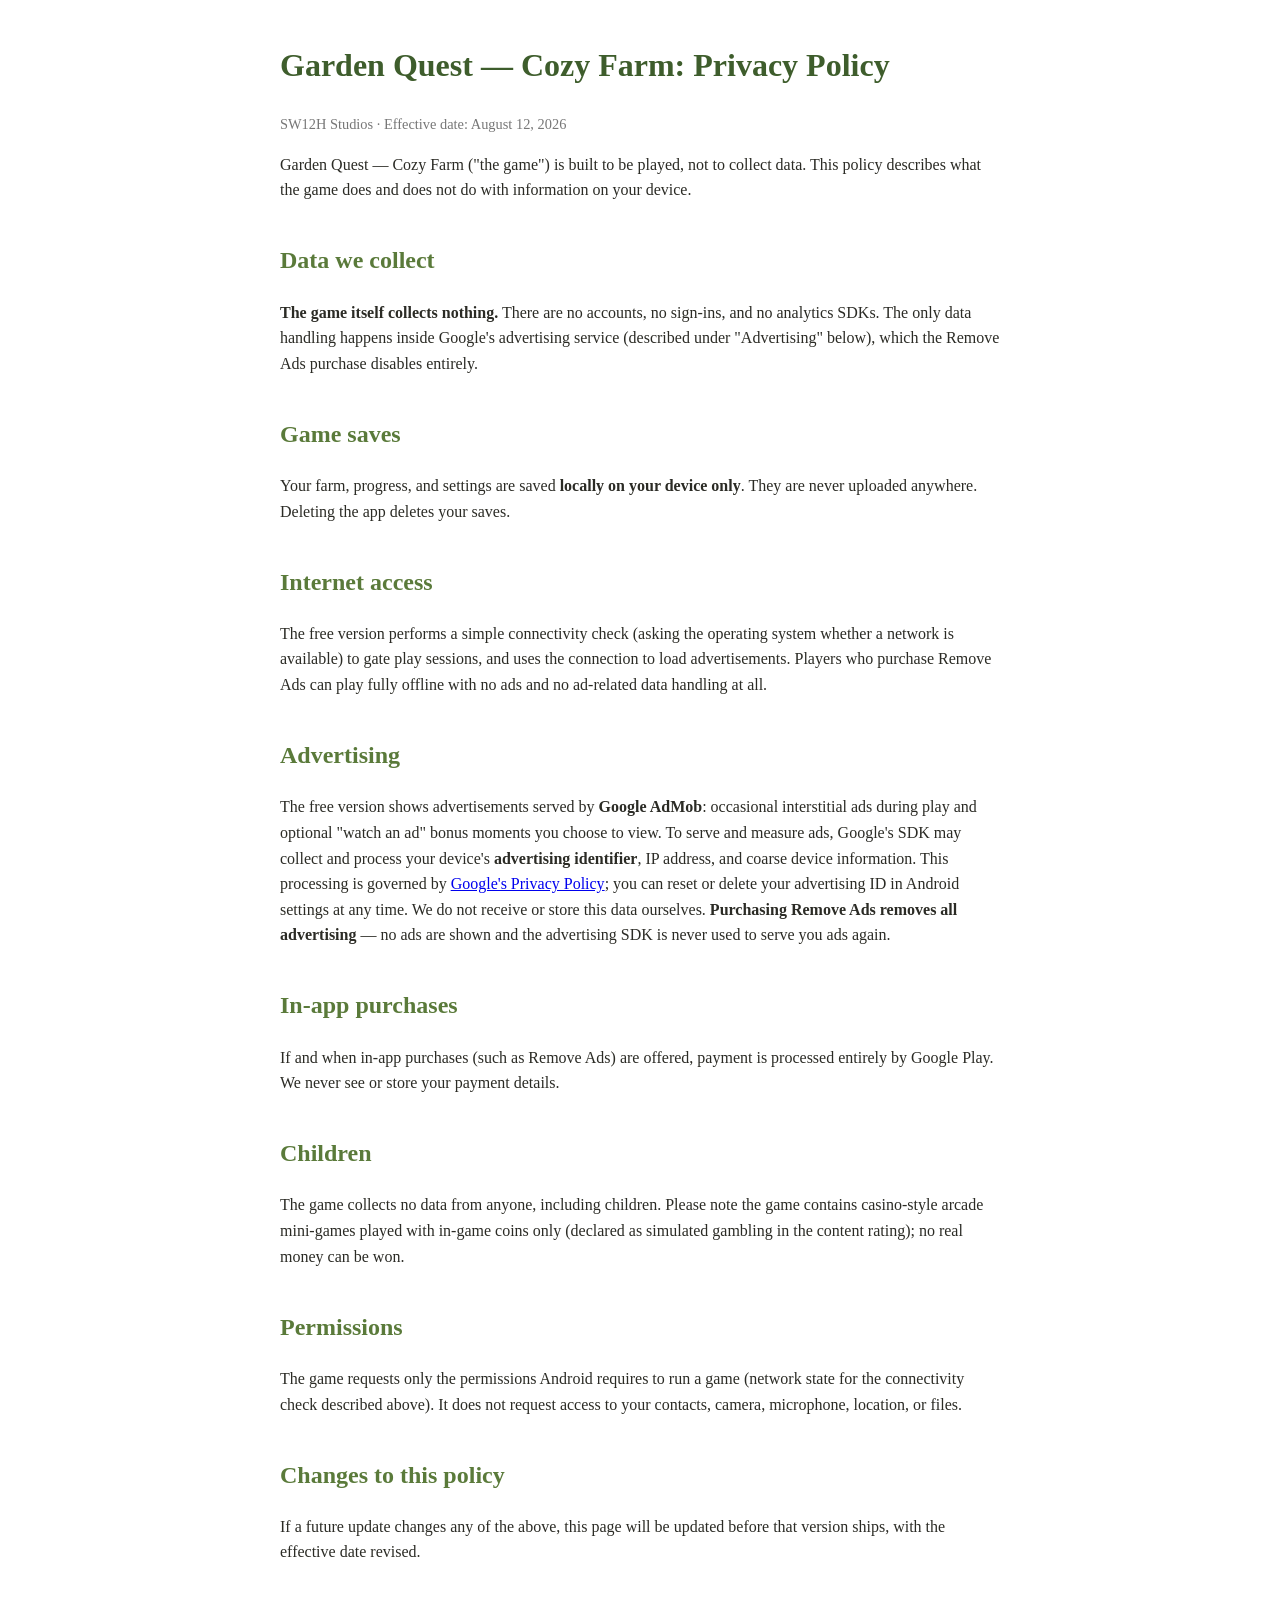
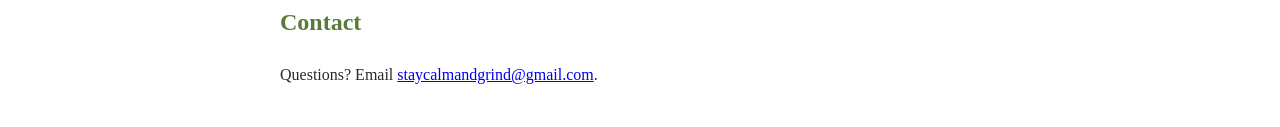
==== privacy.html @ a2385068 "Add privacy policy page for Garden Quest" ====
<!DOCTYPE html>
<html lang="en">
<head>
<meta charset="utf-8">
<meta name="viewport" content="width=device-width, initial-scale=1">
<title>Garden Quest — Privacy Policy</title>
<style>
  body { font-family: Georgia, serif; max-width: 720px; margin: 40px auto; padding: 0 20px; color: #2b2b25; line-height: 1.6; }
  h1 { color: #3e5d2c; } h2 { color: #5a7a3a; margin-top: 1.6em; }
  .meta { color: #777; font-size: 0.9em; }
</style>
</head>
<body>
<h1>Garden Quest — Cozy Farm: Privacy Policy</h1>
<p class="meta">SW12H Studios · Effective date: August 12, 2026</p>

<p>Garden Quest — Cozy Farm ("the game") is built to be played, not to collect data. This
policy describes what the game does and does not do with information on your device.</p>

<h2>Data we collect</h2>
<p><strong>The game itself collects nothing.</strong> There are no accounts, no sign-ins,
and no analytics SDKs. The only data handling happens inside Google's advertising service
(described under "Advertising" below), which the Remove Ads purchase disables entirely.</p>

<h2>Game saves</h2>
<p>Your farm, progress, and settings are saved <strong>locally on your device only</strong>.
They are never uploaded anywhere. Deleting the app deletes your saves.</p>

<h2>Internet access</h2>
<p>The free version performs a simple connectivity check (asking the operating system whether
a network is available) to gate play sessions, and uses the connection to load advertisements.
Players who purchase Remove Ads can play fully offline with no ads and no ad-related data
handling at all.</p>

<h2>Advertising</h2>
<p>The free version shows advertisements served by <strong>Google AdMob</strong>: occasional
interstitial ads during play and optional "watch an ad" bonus moments you choose to view.
To serve and measure ads, Google's SDK may collect and process your device's
<strong>advertising identifier</strong>, IP address, and coarse device information. This
processing is governed by
<a href="https://policies.google.com/privacy">Google's Privacy Policy</a>; you can reset or
delete your advertising ID in Android settings at any time. We do not receive or store this
data ourselves. <strong>Purchasing Remove Ads removes all advertising</strong> — no ads are
shown and the advertising SDK is never used to serve you ads again.</p>

<h2>In-app purchases</h2>
<p>If and when in-app purchases (such as Remove Ads) are offered, payment is processed
entirely by Google Play. We never see or store your payment details.</p>

<h2>Children</h2>
<p>The game collects no data from anyone, including children. Please note the game contains
casino-style arcade mini-games played with in-game coins only (declared as simulated gambling
in the content rating); no real money can be won.</p>

<h2>Permissions</h2>
<p>The game requests only the permissions Android requires to run a game (network state for
the connectivity check described above). It does not request access to your contacts, camera,
microphone, location, or files.</p>

<h2>Changes to this policy</h2>
<p>If a future update changes any of the above, this page will be updated before that
version ships, with the effective date revised.</p>

<h2>Contact</h2>
<p>Questions? Email <a href="mailto:staycalmandgrind@gmail.com">staycalmandgrind@gmail.com</a>.</p>
</body>
</html>
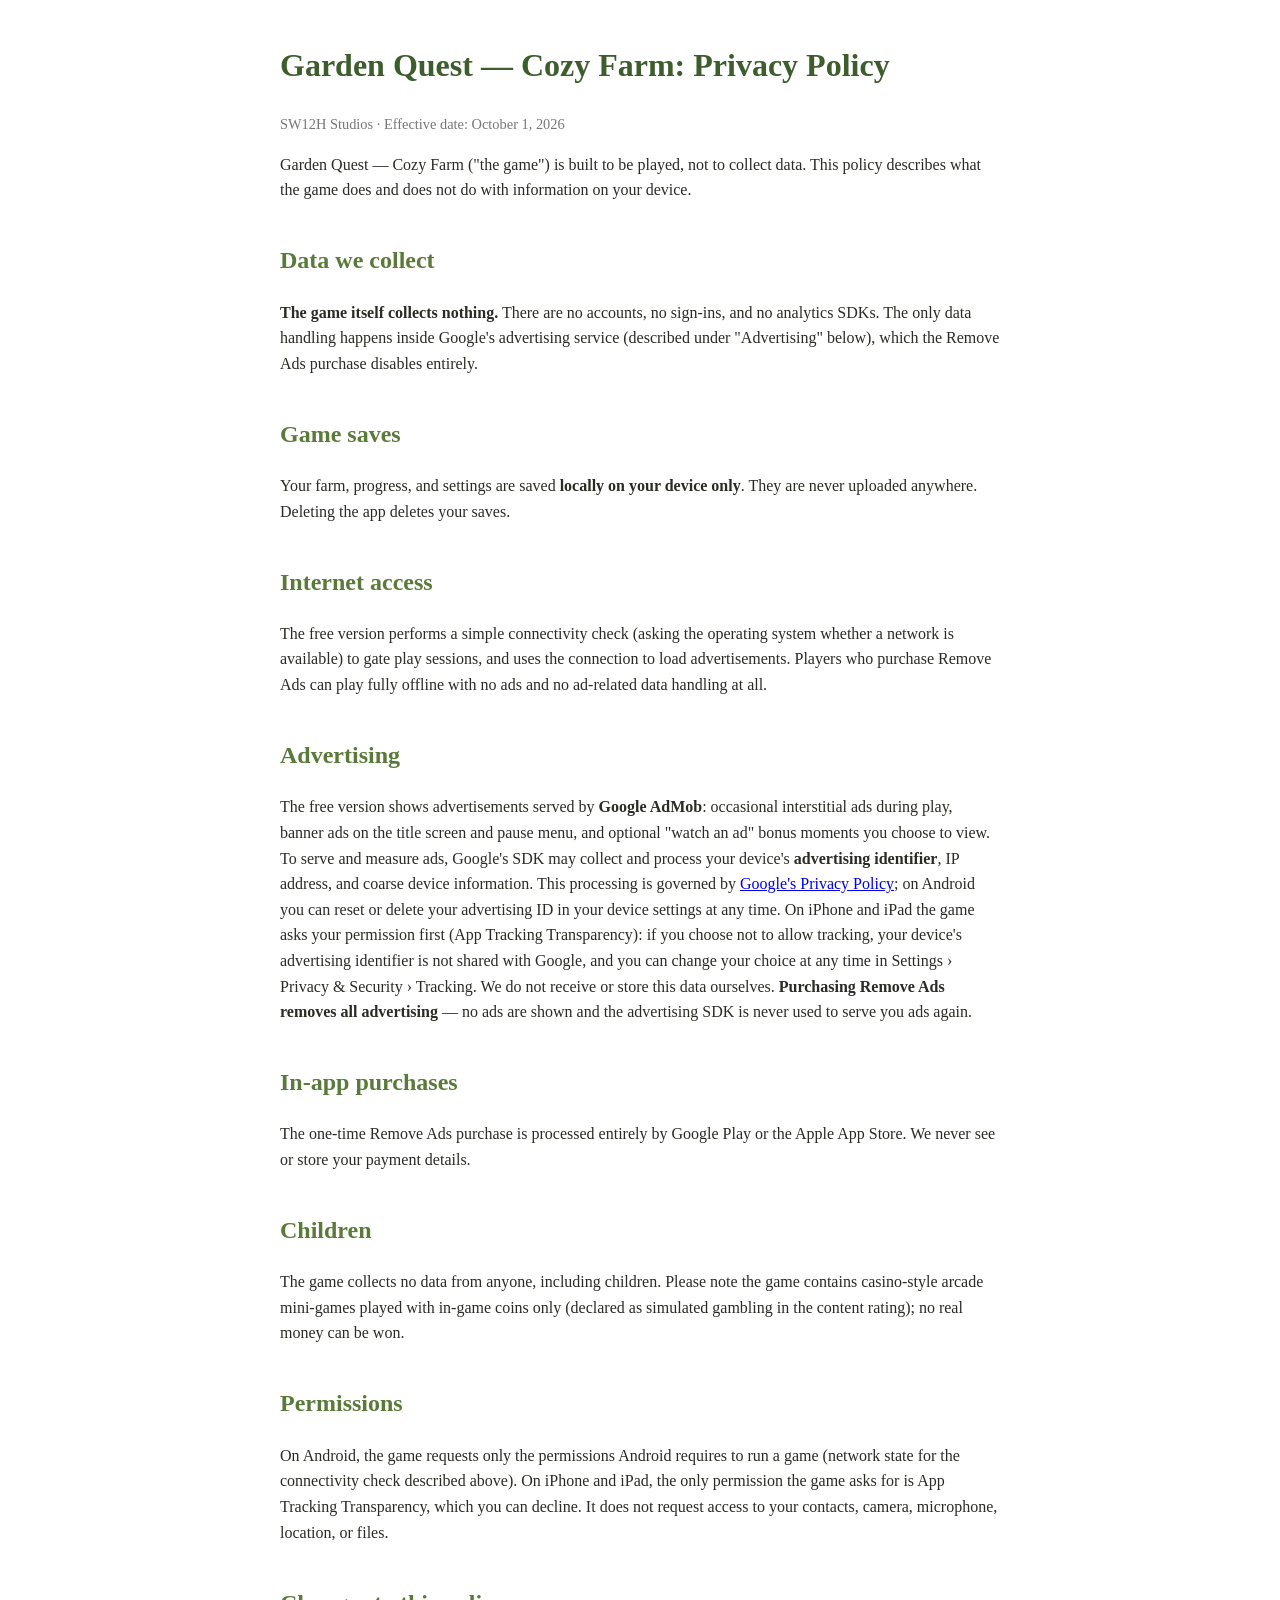
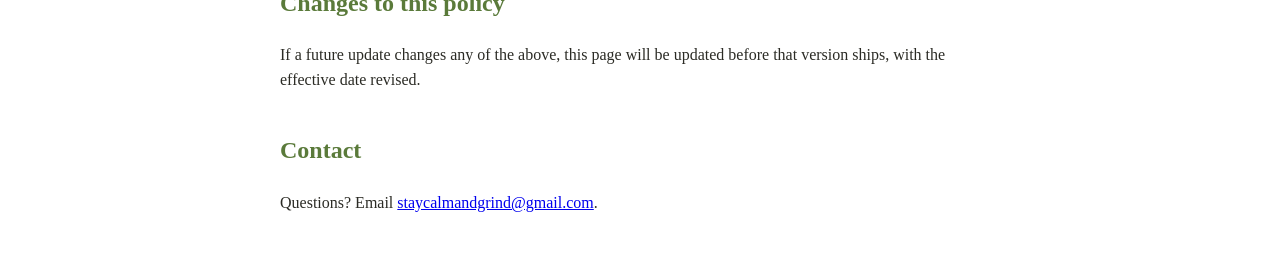
==== commit 7207d9a5: "Privacy policy: add iPhone/iPad (App Tracking Transparency, App Store payments) and title/pause bann" ====
--- a/privacy.html
+++ b/privacy.html
@@ -12,7 +12,7 @@
 </head>
 <body>
 <h1>Garden Quest — Cozy Farm: Privacy Policy</h1>
-<p class="meta">SW12H Studios · Effective date: August 12, 2026</p>
+<p class="meta">SW12H Studios · Effective date: October 1, 2026</p>
 
 <p>Garden Quest — Cozy Farm ("the game") is built to be played, not to collect data. This
 policy describes what the game does and does not do with information on your device.</p>
@@ -34,18 +34,21 @@
 
 <h2>Advertising</h2>
 <p>The free version shows advertisements served by <strong>Google AdMob</strong>: occasional
-interstitial ads during play and optional "watch an ad" bonus moments you choose to view.
+interstitial ads during play, banner ads on the title screen and pause menu, and optional "watch an ad" bonus moments you choose to view.
 To serve and measure ads, Google's SDK may collect and process your device's
 <strong>advertising identifier</strong>, IP address, and coarse device information. This
 processing is governed by
-<a href="https://policies.google.com/privacy">Google's Privacy Policy</a>; you can reset or
-delete your advertising ID in Android settings at any time. We do not receive or store this
+<a href="https://policies.google.com/privacy">Google's Privacy Policy</a>; on Android you can reset or
+delete your advertising ID in your device settings at any time. On iPhone and iPad the game asks
+your permission first (App Tracking Transparency): if you choose not to allow tracking, your device's
+advertising identifier is not shared with Google, and you can change your choice at any time in
+Settings &rsaquo; Privacy &amp; Security &rsaquo; Tracking. We do not receive or store this
 data ourselves. <strong>Purchasing Remove Ads removes all advertising</strong> — no ads are
 shown and the advertising SDK is never used to serve you ads again.</p>
 
 <h2>In-app purchases</h2>
-<p>If and when in-app purchases (such as Remove Ads) are offered, payment is processed
-entirely by Google Play. We never see or store your payment details.</p>
+<p>The one-time Remove Ads purchase is processed entirely by Google Play or the Apple
+App Store. We never see or store your payment details.</p>
 
 <h2>Children</h2>
 <p>The game collects no data from anyone, including children. Please note the game contains
@@ -53,8 +56,9 @@
 in the content rating); no real money can be won.</p>
 
 <h2>Permissions</h2>
-<p>The game requests only the permissions Android requires to run a game (network state for
-the connectivity check described above). It does not request access to your contacts, camera,
+<p>On Android, the game requests only the permissions Android requires to run a game (network state
+for the connectivity check described above). On iPhone and iPad, the only permission the game asks
+for is App Tracking Transparency, which you can decline. It does not request access to your contacts, camera,
 microphone, location, or files.</p>
 
 <h2>Changes to this policy</h2>
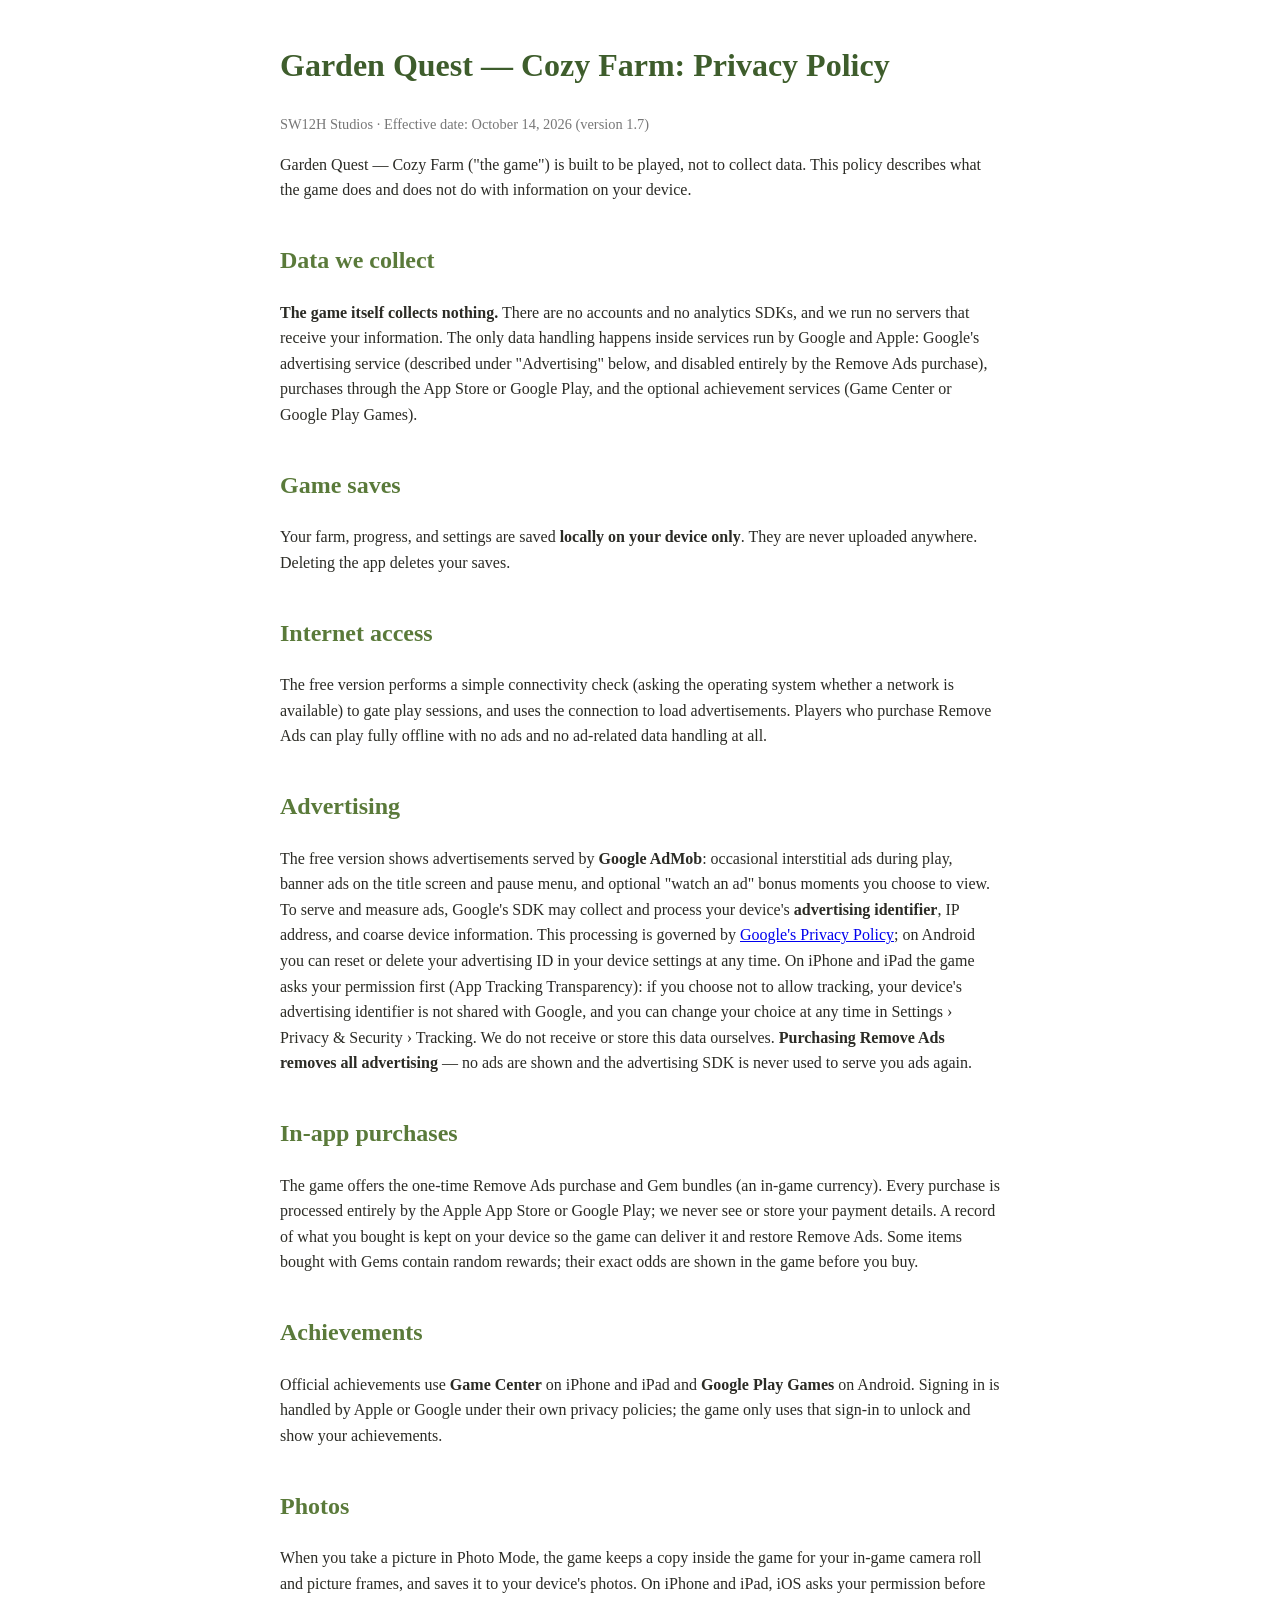
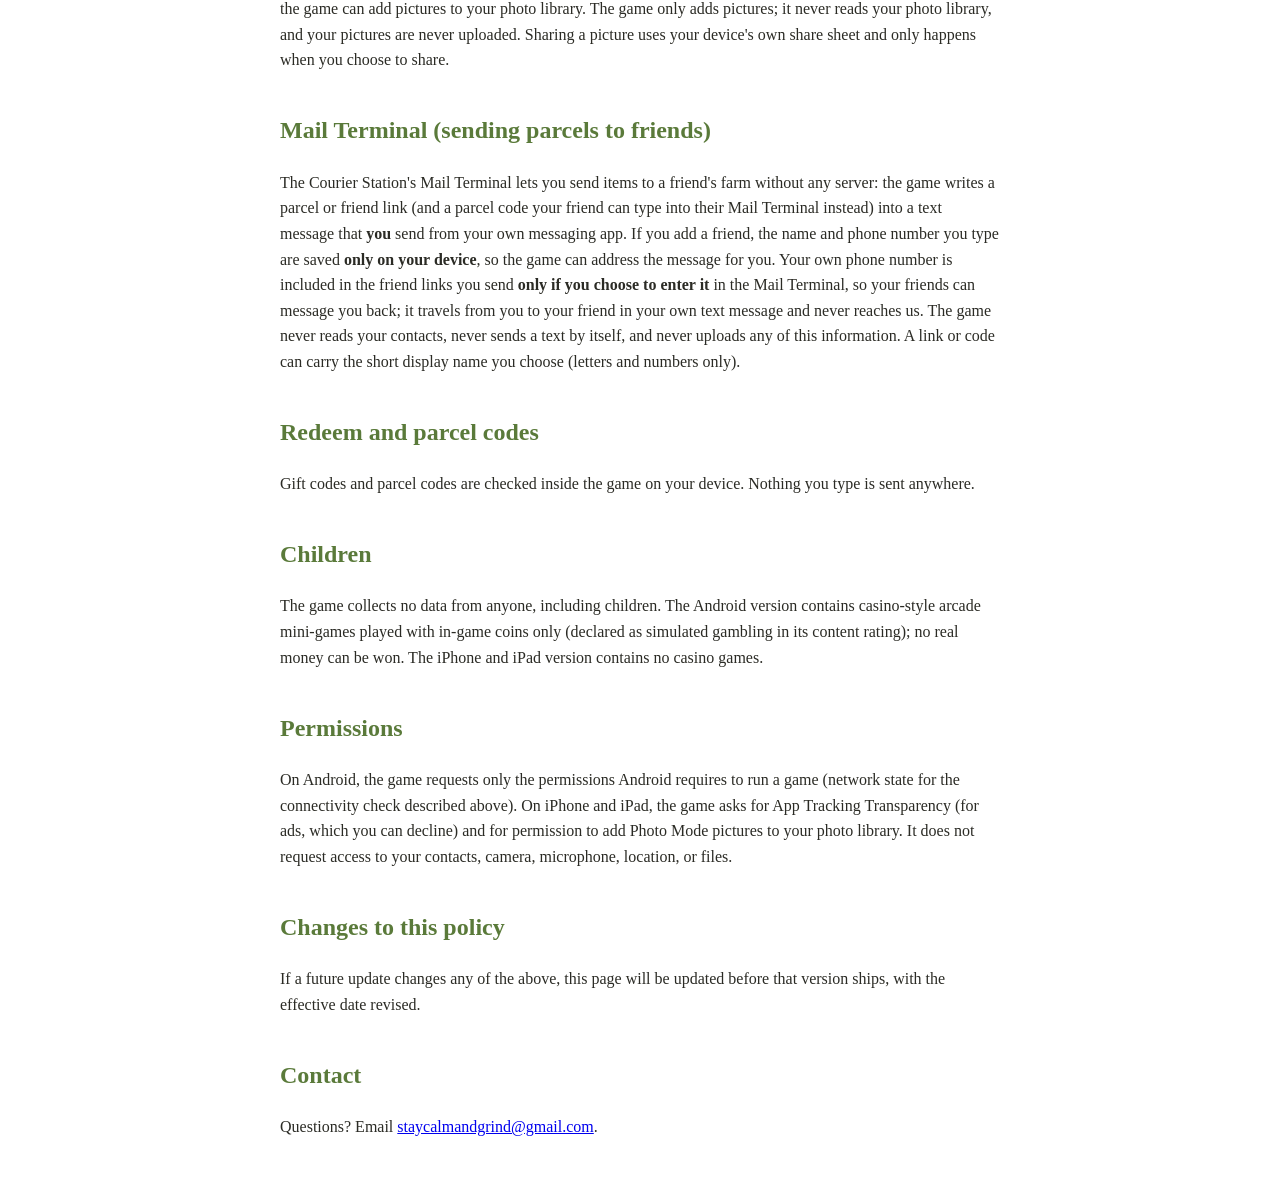
==== commit 7572b614: "Privacy policy for Garden Quest 1.7 Wording only, same URL (owner-approved 2026-10-14): casino mini-" ====
--- a/privacy.html
+++ b/privacy.html
@@ -12,15 +12,17 @@
 </head>
 <body>
 <h1>Garden Quest — Cozy Farm: Privacy Policy</h1>
-<p class="meta">SW12H Studios · Effective date: October 1, 2026</p>
+<p class="meta">SW12H Studios · Effective date: October 14, 2026 (version 1.7)</p>
 
 <p>Garden Quest — Cozy Farm ("the game") is built to be played, not to collect data. This
 policy describes what the game does and does not do with information on your device.</p>
 
 <h2>Data we collect</h2>
-<p><strong>The game itself collects nothing.</strong> There are no accounts, no sign-ins,
-and no analytics SDKs. The only data handling happens inside Google's advertising service
-(described under "Advertising" below), which the Remove Ads purchase disables entirely.</p>
+<p><strong>The game itself collects nothing.</strong> There are no accounts and no analytics SDKs,
+and we run no servers that receive your information. The only data handling happens inside services
+run by Google and Apple: Google's advertising service (described under "Advertising" below, and
+disabled entirely by the Remove Ads purchase), purchases through the App Store or Google Play, and the
+optional achievement services (Game Center or Google Play Games).</p>
 
 <h2>Game saves</h2>
 <p>Your farm, progress, and settings are saved <strong>locally on your device only</strong>.
@@ -47,19 +49,48 @@
 shown and the advertising SDK is never used to serve you ads again.</p>
 
 <h2>In-app purchases</h2>
-<p>The one-time Remove Ads purchase is processed entirely by Google Play or the Apple
-App Store. We never see or store your payment details.</p>
+<p>The game offers the one-time Remove Ads purchase and Gem bundles (an in-game currency). Every
+purchase is processed entirely by the Apple App Store or Google Play; we never see or store your
+payment details. A record of what you bought is kept on your device so the game can deliver it and
+restore Remove Ads. Some items bought with Gems contain random rewards; their exact odds are shown
+in the game before you buy.</p>
+
+<h2>Achievements</h2>
+<p>Official achievements use <strong>Game Center</strong> on iPhone and iPad and <strong>Google Play
+Games</strong> on Android. Signing in is handled by Apple or Google under their own privacy policies;
+the game only uses that sign-in to unlock and show your achievements.</p>
+
+<h2>Photos</h2>
+<p>When you take a picture in Photo Mode, the game keeps a copy inside the game for your in-game camera
+roll and picture frames, and saves it to your device's photos. On iPhone and iPad, iOS asks your
+permission before the game can add pictures to your photo library. The game only adds pictures; it
+never reads your photo library, and your pictures are never uploaded. Sharing a picture uses your
+device's own share sheet and only happens when you choose to share.</p>
+
+<h2>Mail Terminal (sending parcels to friends)</h2>
+<p>The Courier Station's Mail Terminal lets you send items to a friend's farm without any server: the
+game writes a parcel or friend link (and a parcel code your friend can type into their Mail Terminal
+instead) into a text message that <strong>you</strong> send from your own messaging app. If you add a
+friend, the name and phone number you type are saved <strong>only on your device</strong>, so the game
+can address the message for you. Your own phone number is included in the friend links you send
+<strong>only if you choose to enter it</strong> in the Mail Terminal, so your friends can message you
+back; it travels from you to your friend in your own text message and never reaches us. The game never
+reads your contacts, never sends a text by itself, and never uploads any of this information. A link
+or code can carry the short display name you choose (letters and numbers only).</p>
+
+<h2>Redeem and parcel codes</h2>
+<p>Gift codes and parcel codes are checked inside the game on your device. Nothing you type is sent anywhere.</p>
 
 <h2>Children</h2>
-<p>The game collects no data from anyone, including children. Please note the game contains
-casino-style arcade mini-games played with in-game coins only (declared as simulated gambling
-in the content rating); no real money can be won.</p>
+<p>The game collects no data from anyone, including children. The Android version contains
+casino-style arcade mini-games played with in-game coins only (declared as simulated gambling in its
+content rating); no real money can be won. The iPhone and iPad version contains no casino games.</p>
 
 <h2>Permissions</h2>
 <p>On Android, the game requests only the permissions Android requires to run a game (network state
-for the connectivity check described above). On iPhone and iPad, the only permission the game asks
-for is App Tracking Transparency, which you can decline. It does not request access to your contacts, camera,
-microphone, location, or files.</p>
+for the connectivity check described above). On iPhone and iPad, the game asks for App Tracking
+Transparency (for ads, which you can decline) and for permission to add Photo Mode pictures to your
+photo library. It does not request access to your contacts, camera, microphone, location, or files.</p>
 
 <h2>Changes to this policy</h2>
 <p>If a future update changes any of the above, this page will be updated before that
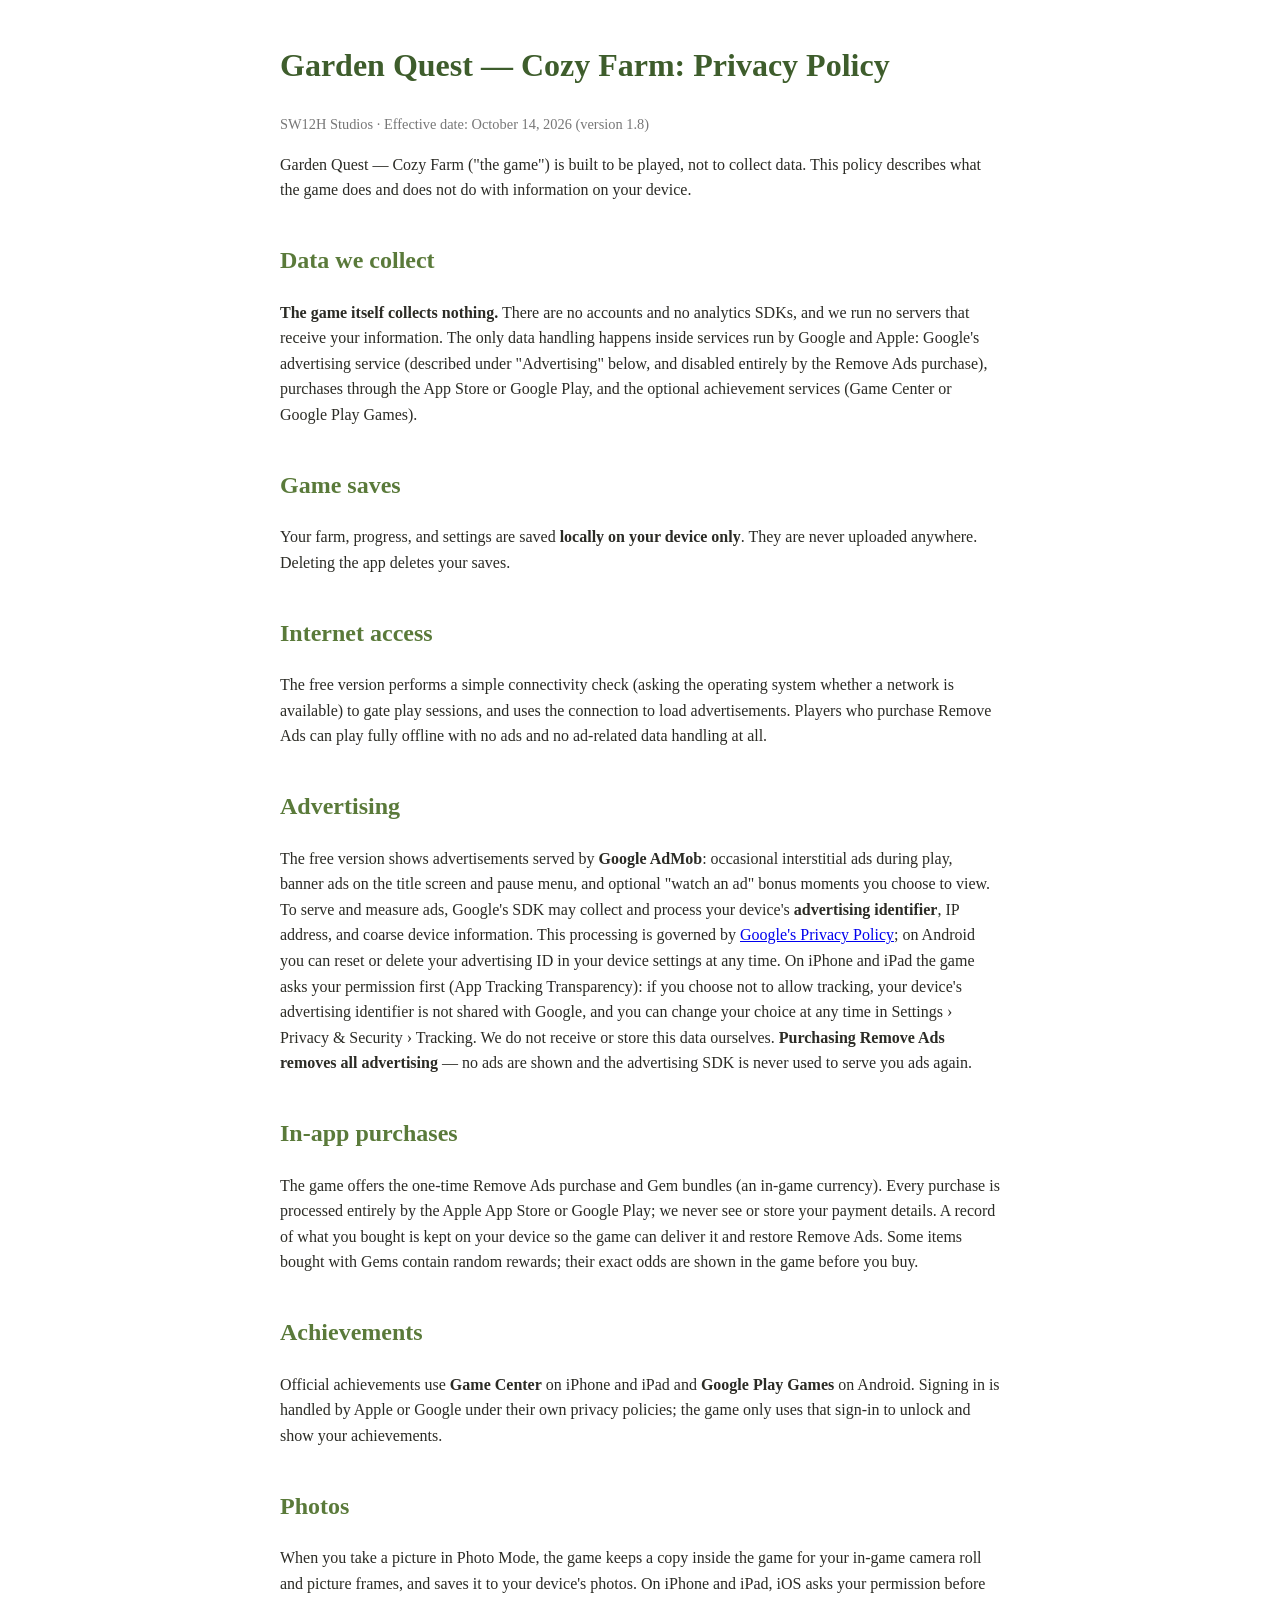
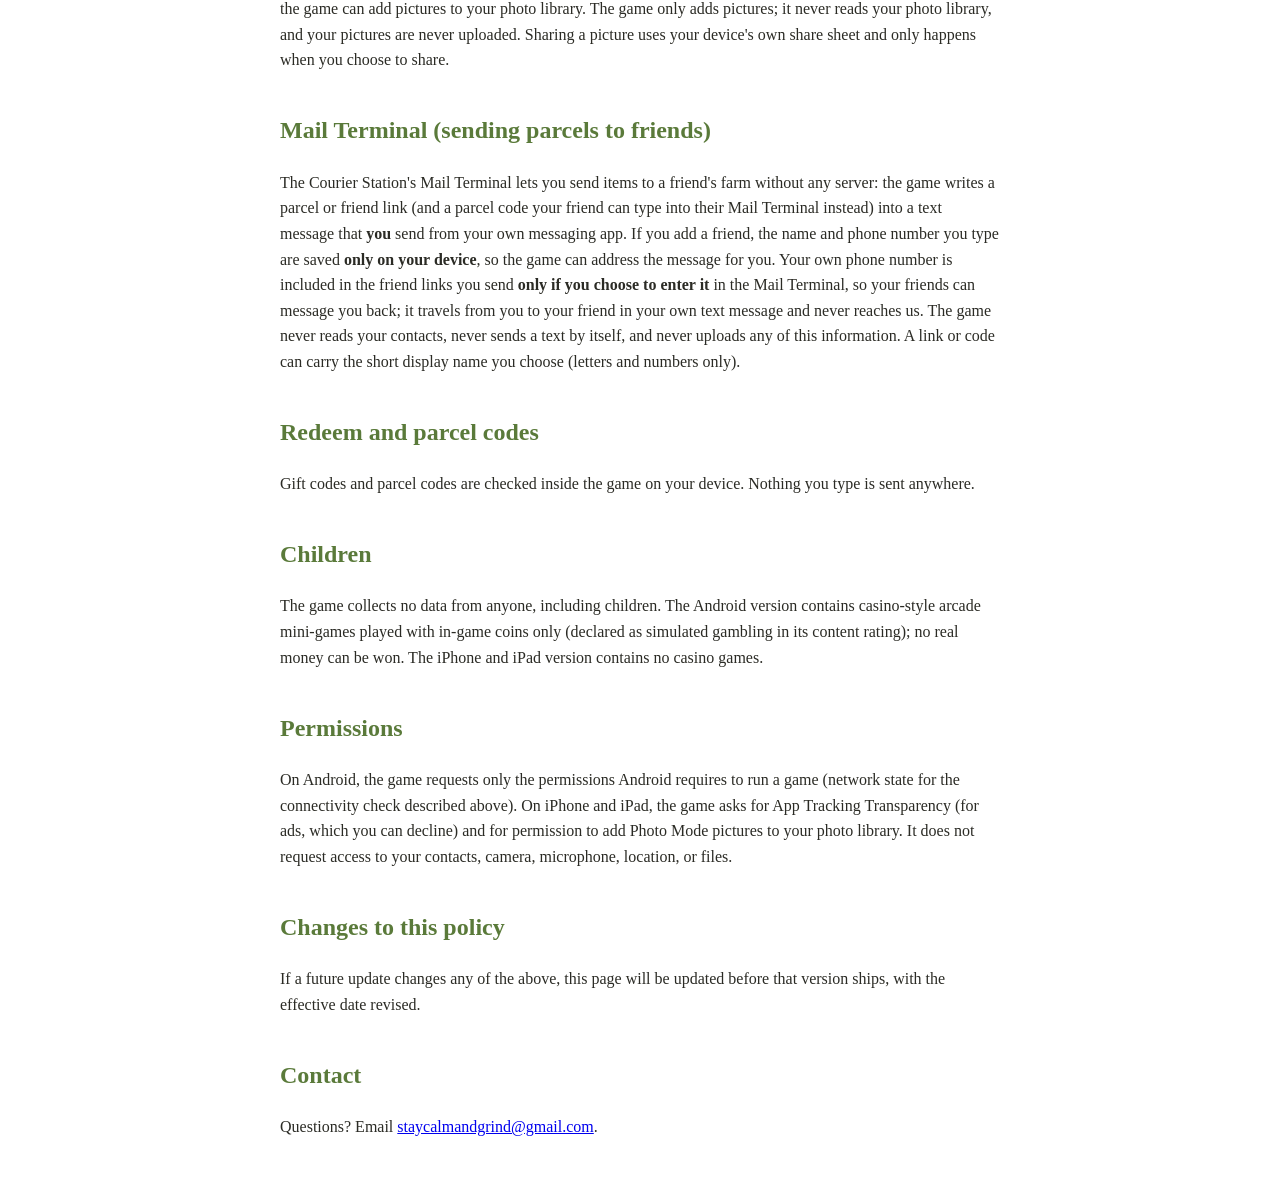
==== commit 7a5fbc59: "Update privacy policy version to 1.8 Label only, owner-approved 2026-10-14: (version 1.7) -> (versio" ====
--- a/privacy.html
+++ b/privacy.html
@@ -12,7 +12,7 @@
 </head>
 <body>
 <h1>Garden Quest — Cozy Farm: Privacy Policy</h1>
-<p class="meta">SW12H Studios · Effective date: October 14, 2026 (version 1.7)</p>
+<p class="meta">SW12H Studios · Effective date: October 14, 2026 (version 1.8)</p>
 
 <p>Garden Quest — Cozy Farm ("the game") is built to be played, not to collect data. This
 policy describes what the game does and does not do with information on your device.</p>
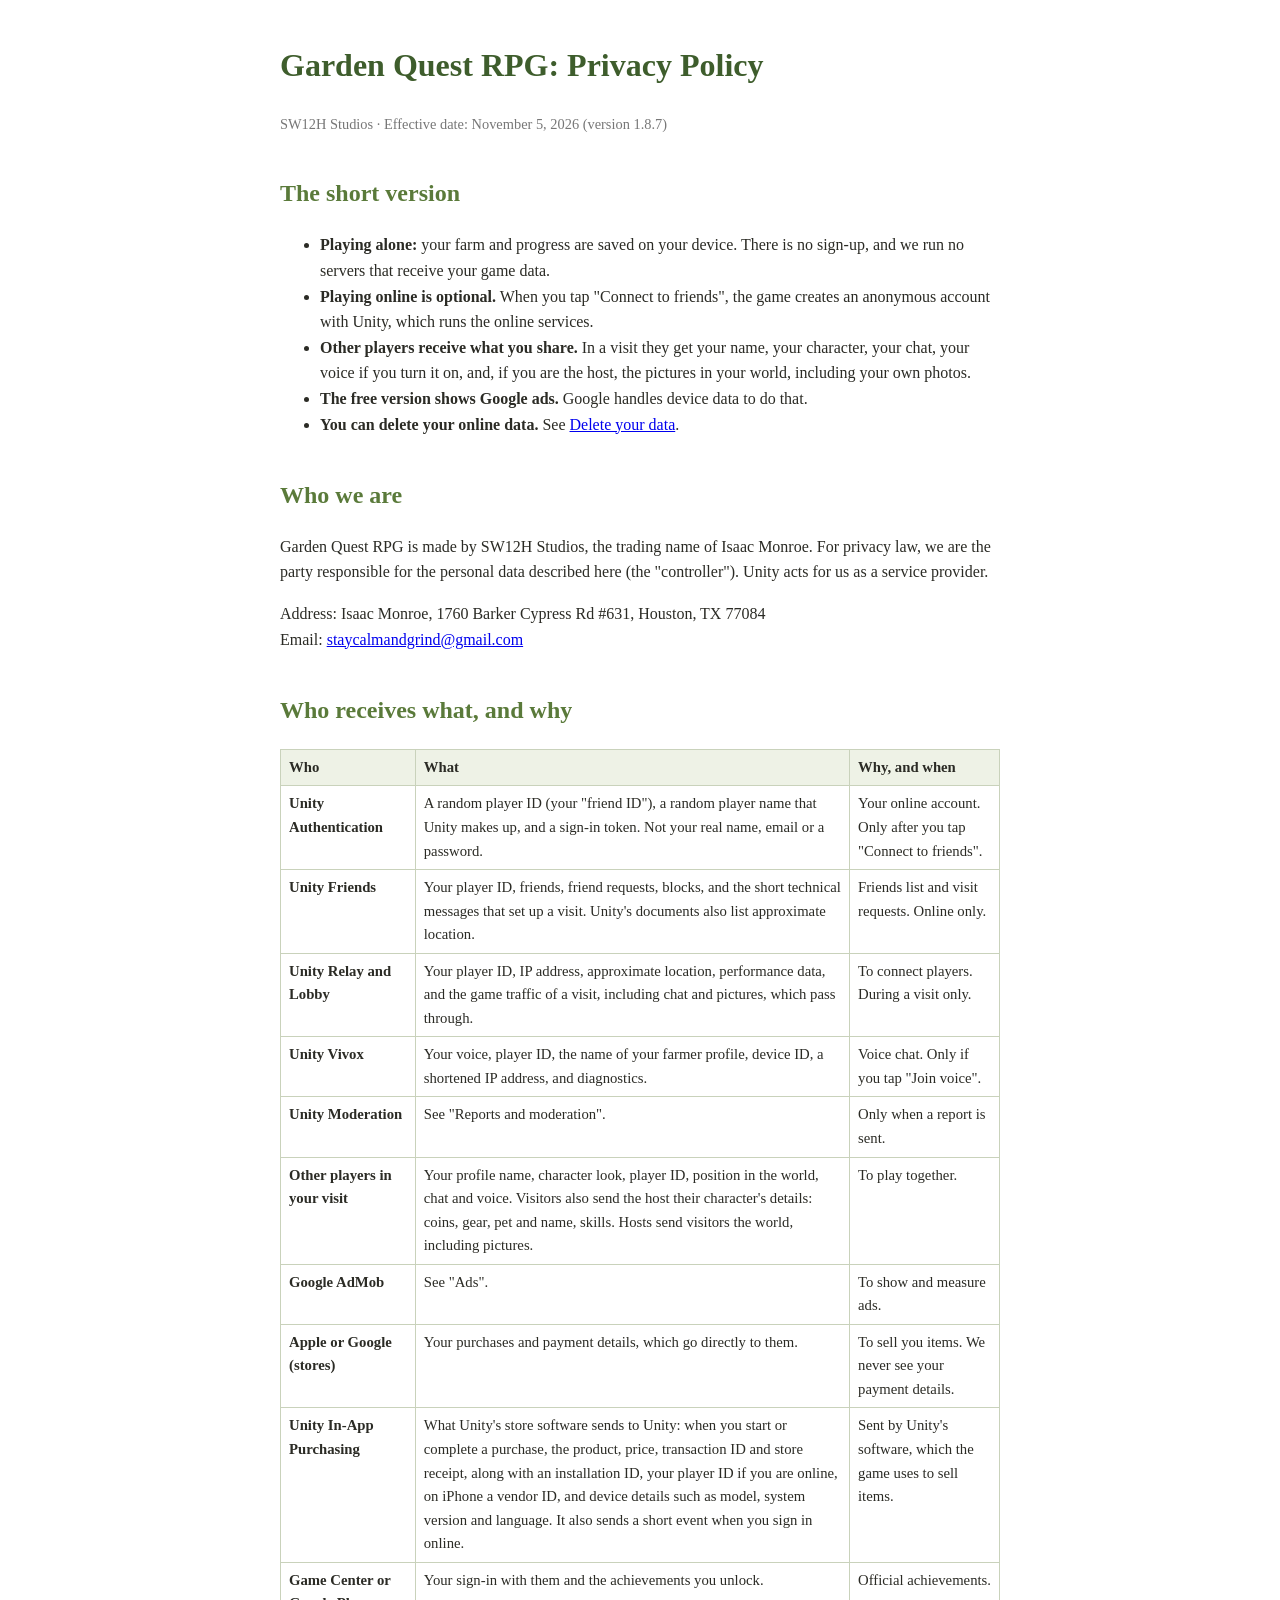
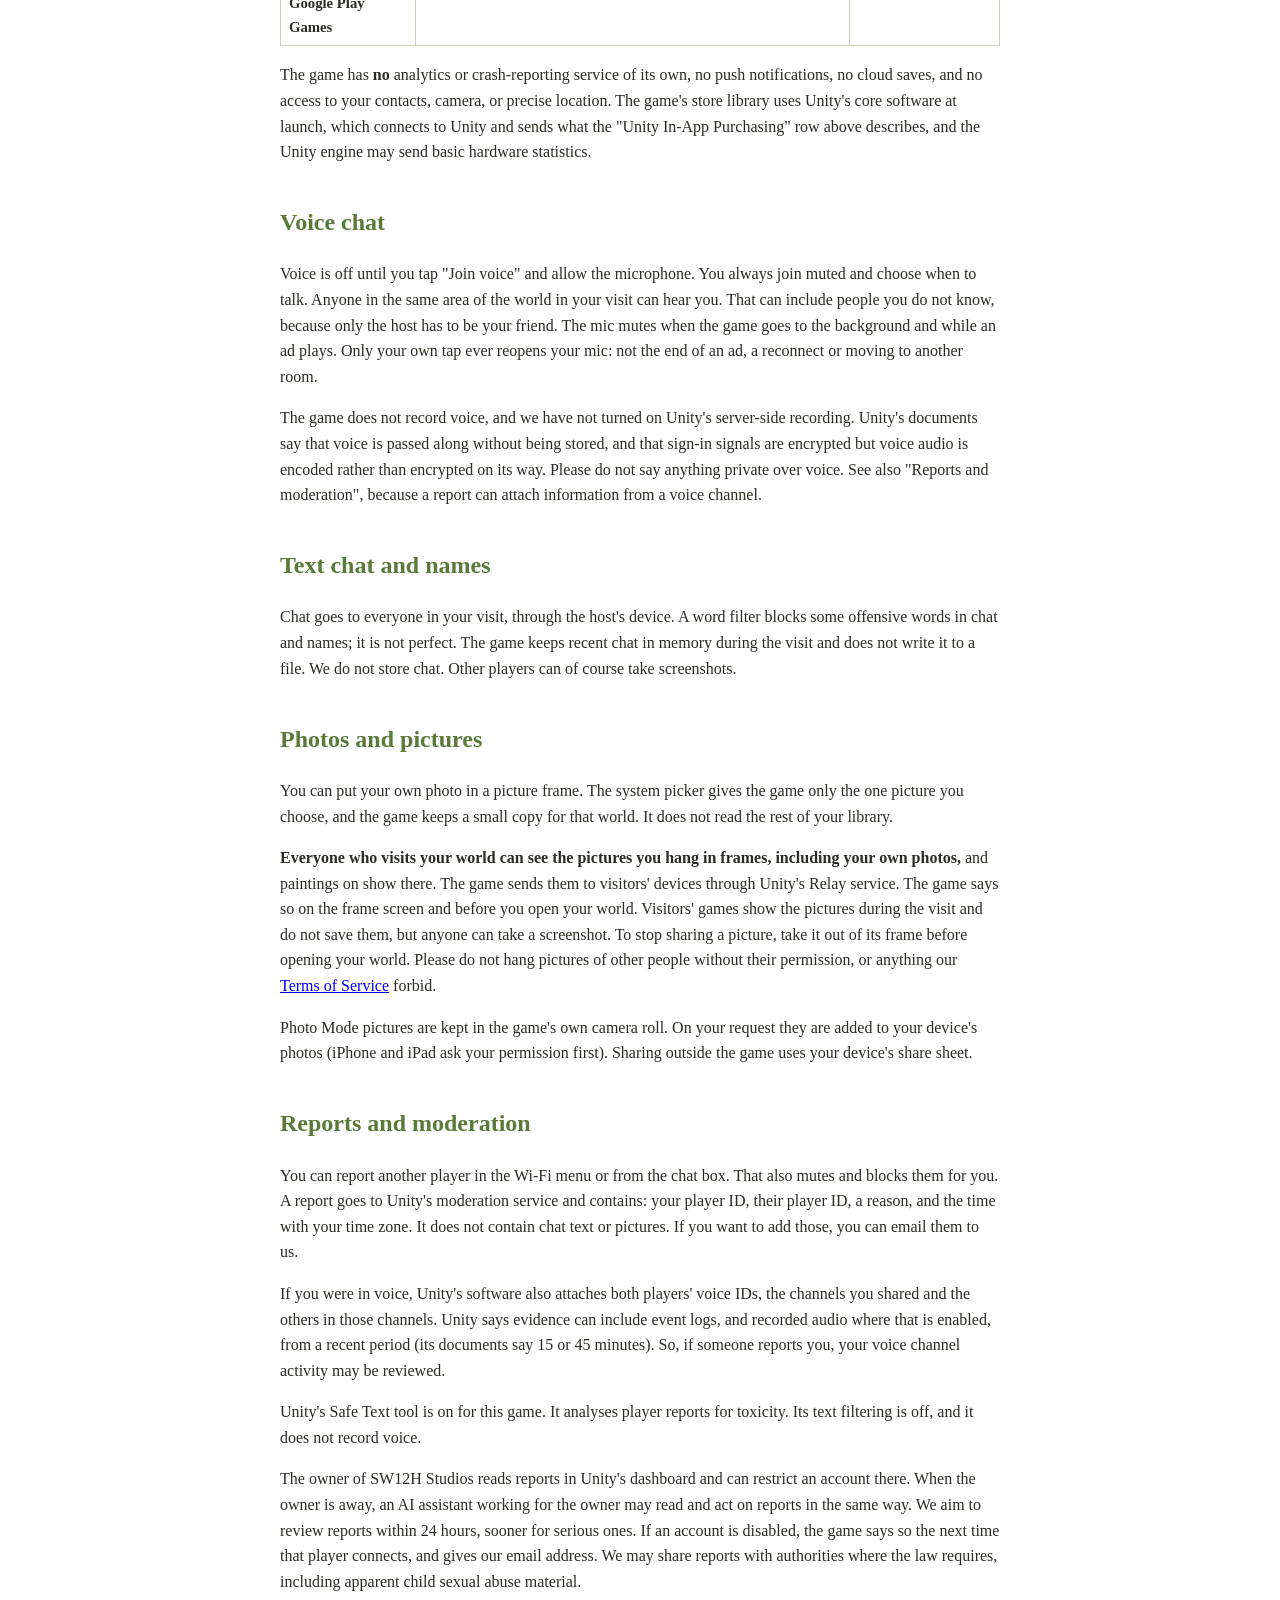
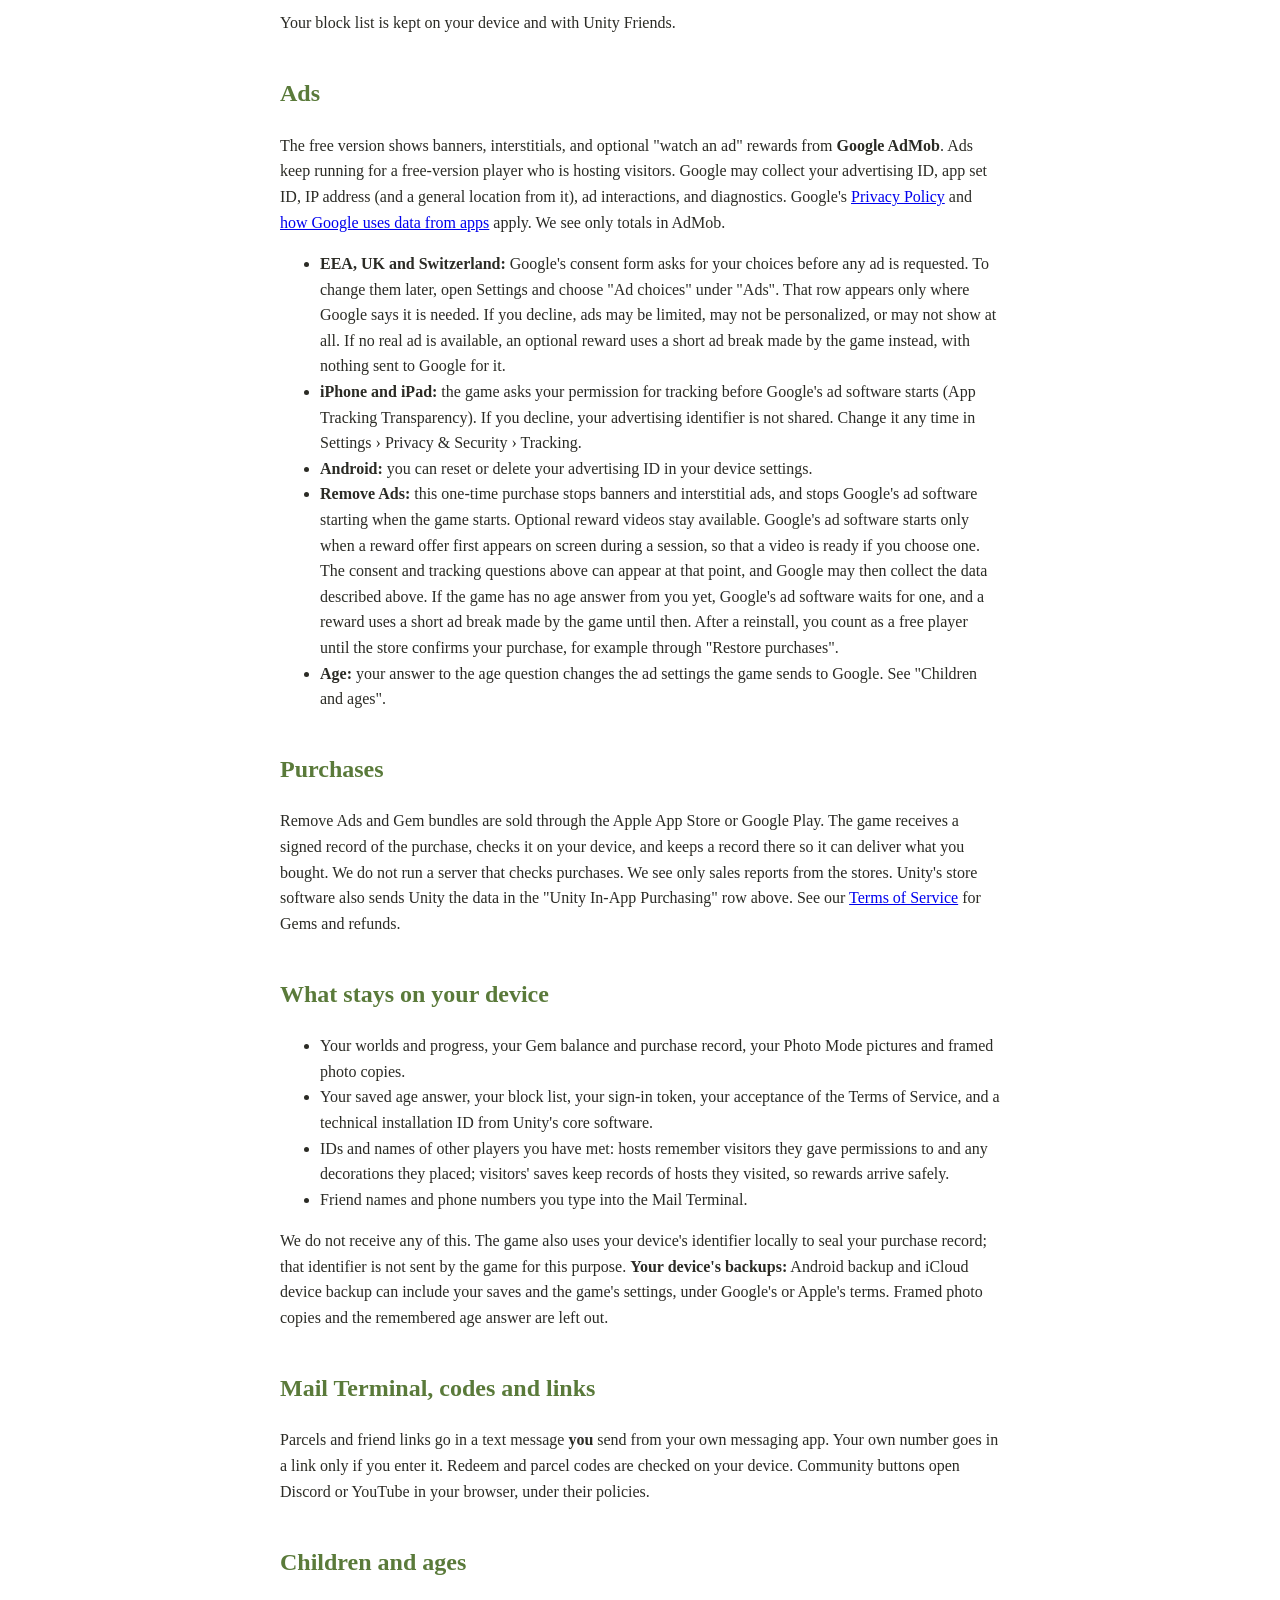
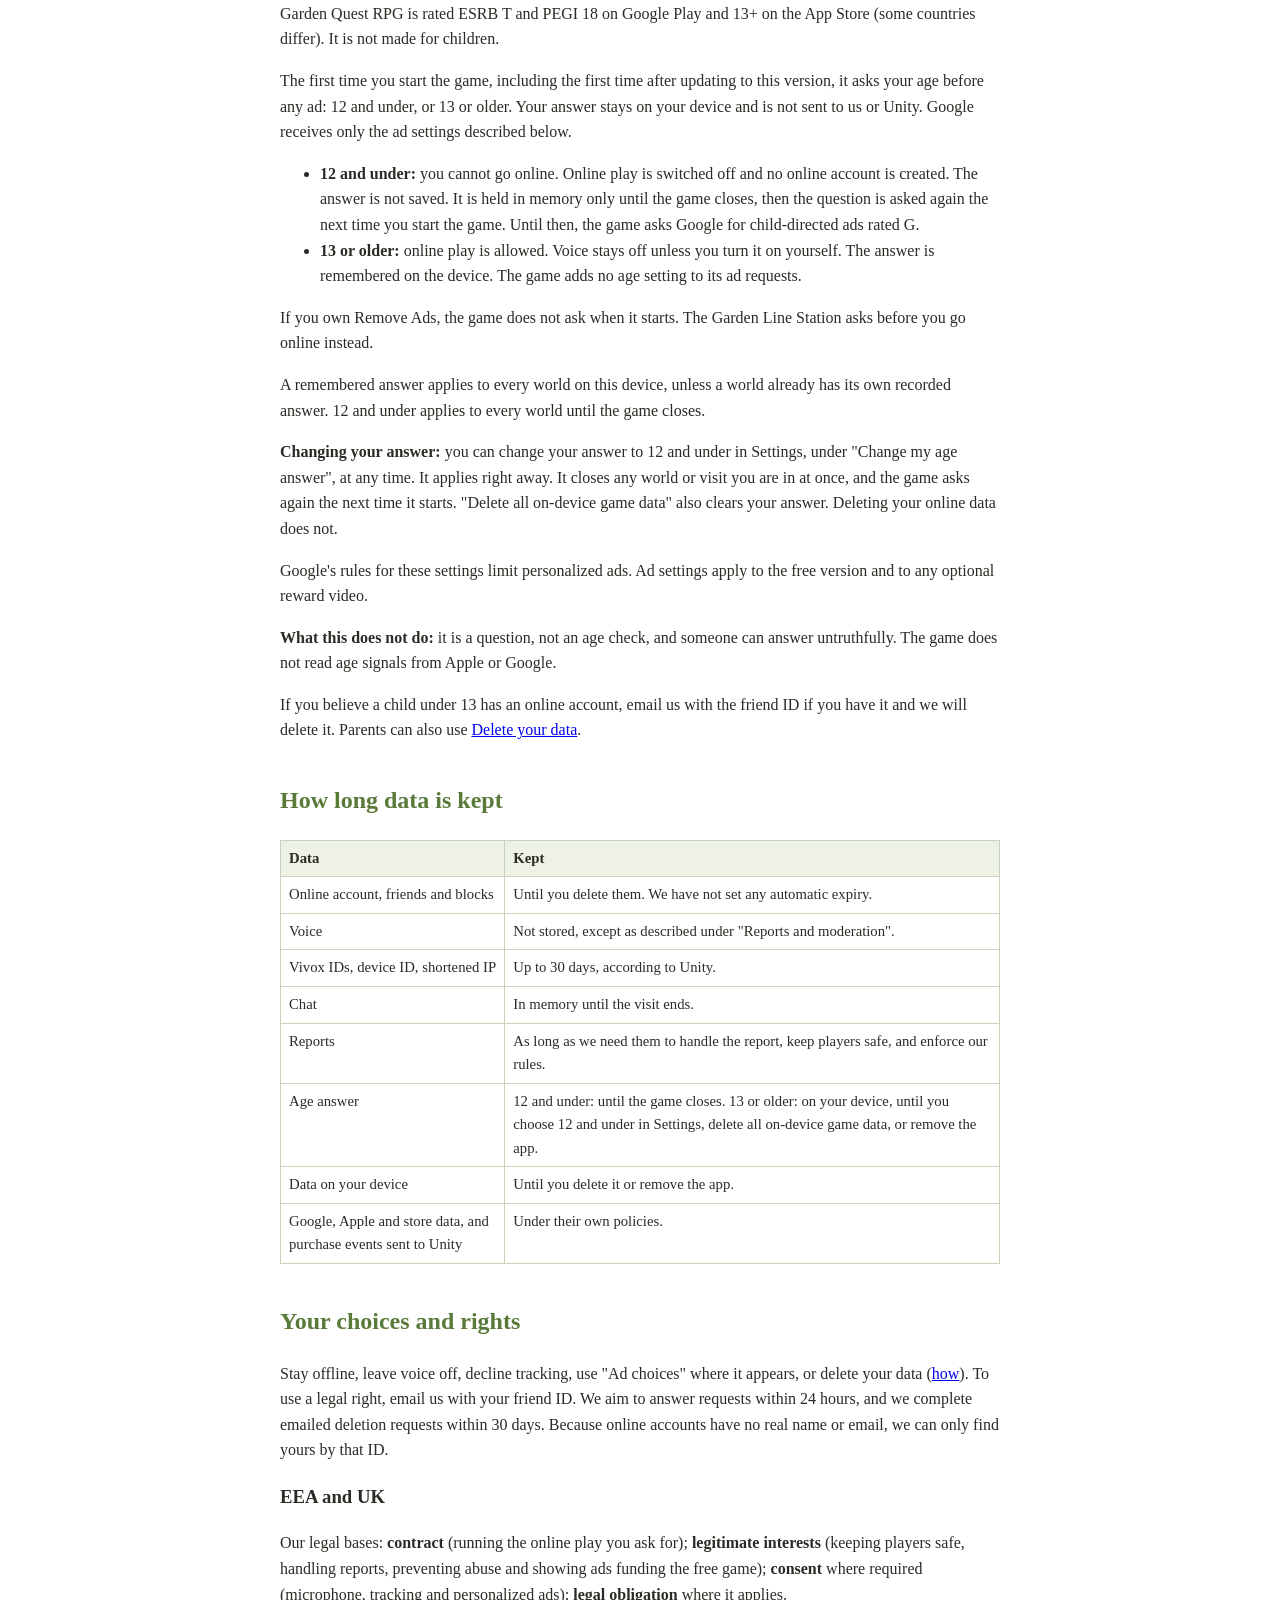
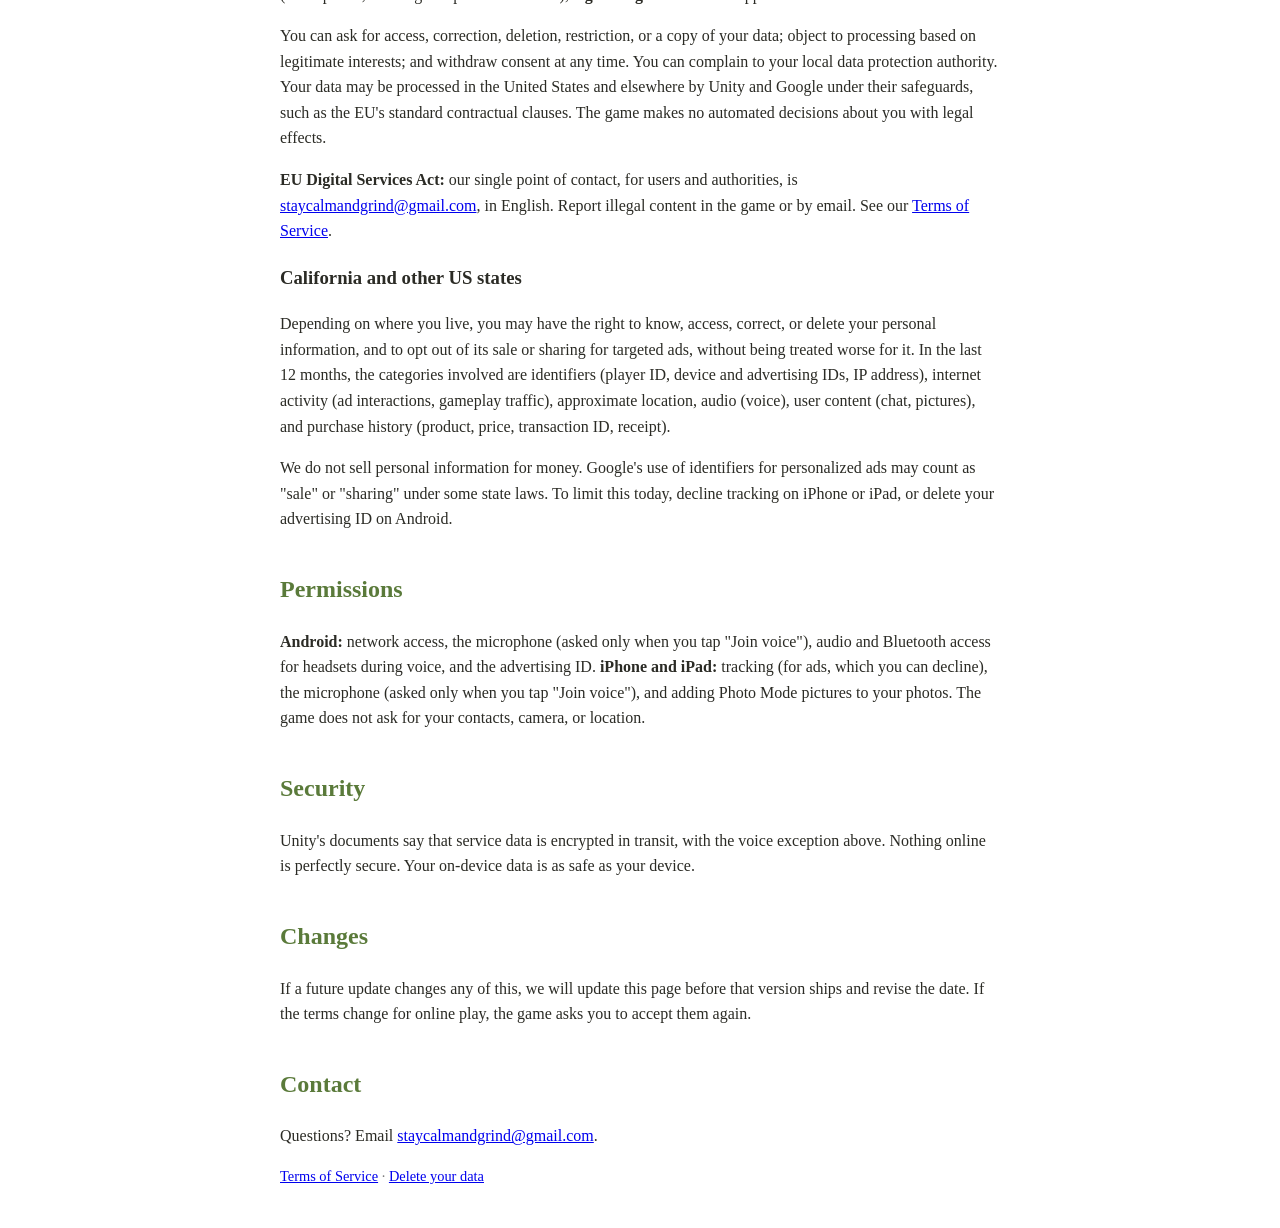
==== commit 4071793c: "Garden Quest 1.8.7: privacy policy, terms of service, delete your data" ====
--- a/privacy.html
+++ b/privacy.html
@@ -3,100 +3,146 @@
 <head>
 <meta charset="utf-8">
 <meta name="viewport" content="width=device-width, initial-scale=1">
-<title>Garden Quest — Privacy Policy</title>
+<title>Garden Quest RPG: Privacy Policy</title>
 <style>
   body { font-family: Georgia, serif; max-width: 720px; margin: 40px auto; padding: 0 20px; color: #2b2b25; line-height: 1.6; }
   h1 { color: #3e5d2c; } h2 { color: #5a7a3a; margin-top: 1.6em; }
   .meta { color: #777; font-size: 0.9em; }
+  table { border-collapse: collapse; width: 100%; font-size: 0.92em; margin: 1em 0; }
+  th, td { border: 1px solid #c9d2bb; padding: 6px 8px; text-align: left; vertical-align: top; }
+  th { background: #eef2e6; }
 </style>
 </head>
 <body>
-<h1>Garden Quest — Cozy Farm: Privacy Policy</h1>
-<p class="meta">SW12H Studios · Effective date: October 14, 2026 (version 1.8)</p>
 
-<p>Garden Quest — Cozy Farm ("the game") is built to be played, not to collect data. This
-policy describes what the game does and does not do with information on your device.</p>
+<h1>Garden Quest RPG: Privacy Policy</h1>
+<p class="meta">SW12H Studios · Effective date: November 5, 2026 (version 1.8.7)</p>
 
-<h2>Data we collect</h2>
-<p><strong>The game itself collects nothing.</strong> There are no accounts and no analytics SDKs,
-and we run no servers that receive your information. The only data handling happens inside services
-run by Google and Apple: Google's advertising service (described under "Advertising" below, and
-disabled entirely by the Remove Ads purchase), purchases through the App Store or Google Play, and the
-optional achievement services (Game Center or Google Play Games).</p>
+<h2>The short version</h2>
+<ul>
+  <li><strong>Playing alone:</strong> your farm and progress are saved on your device. There is no sign-up, and we run no servers that receive your game data.</li>
+  <li><strong>Playing online is optional.</strong> When you tap "Connect to friends", the game creates an anonymous account with Unity, which runs the online services.</li>
+  <li><strong>Other players receive what you share.</strong> In a visit they get your name, your character, your chat, your voice if you turn it on, and, if you are the host, the pictures in your world, including your own photos.</li>
+  <li><strong>The free version shows Google ads.</strong> Google handles device data to do that.</li>
+  <li><strong>You can delete your online data.</strong> See <a href="delete.html">Delete your data</a>.</li>
+</ul>
 
-<h2>Game saves</h2>
-<p>Your farm, progress, and settings are saved <strong>locally on your device only</strong>.
-They are never uploaded anywhere. Deleting the app deletes your saves.</p>
+<h2>Who we are</h2>
+<p>Garden Quest RPG is made by SW12H Studios, the trading name of Isaac Monroe. For privacy law, we are the party responsible for the personal data described here (the "controller"). Unity acts for us as a service provider.</p>
+<!-- ADDRESS: same line appears in terms.html. Swap here when the PO box is ready. -->
+<p>Address: Isaac Monroe, 1760 Barker Cypress Rd #631, Houston, TX 77084<br>
+Email: <a href="mailto:staycalmandgrind@gmail.com">staycalmandgrind@gmail.com</a></p>
 
-<h2>Internet access</h2>
-<p>The free version performs a simple connectivity check (asking the operating system whether
-a network is available) to gate play sessions, and uses the connection to load advertisements.
-Players who purchase Remove Ads can play fully offline with no ads and no ad-related data
-handling at all.</p>
+<h2>Who receives what, and why</h2>
+<table>
+  <tr><th>Who</th><th>What</th><th>Why, and when</th></tr>
+  <tr><td><strong>Unity Authentication</strong></td><td>A random player ID (your "friend ID"), a random player name that Unity makes up, and a sign-in token. Not your real name, email or a password.</td><td>Your online account. Only after you tap "Connect to friends".</td></tr>
+  <tr><td><strong>Unity Friends</strong></td><td>Your player ID, friends, friend requests, blocks, and the short technical messages that set up a visit. Unity's documents also list approximate location.</td><td>Friends list and visit requests. Online only.</td></tr>
+  <tr><td><strong>Unity Relay and Lobby</strong></td><td>Your player ID, IP address, approximate location, performance data, and the game traffic of a visit, including chat and pictures, which pass through.</td><td>To connect players. During a visit only.</td></tr>
+  <tr><td><strong>Unity Vivox</strong></td><td>Your voice, player ID, the name of your farmer profile, device ID, a shortened IP address, and diagnostics.</td><td>Voice chat. Only if you tap "Join voice".</td></tr>
+  <tr><td><strong>Unity Moderation</strong></td><td>See "Reports and moderation".</td><td>Only when a report is sent.</td></tr>
+  <tr><td><strong>Other players in your visit</strong></td><td>Your profile name, character look, player ID, position in the world, chat and voice. Visitors also send the host their character's details: coins, gear, pet and name, skills. Hosts send visitors the world, including pictures.</td><td>To play together.</td></tr>
+  <tr><td><strong>Google AdMob</strong></td><td>See "Ads".</td><td>To show and measure ads.</td></tr>
+  <tr><td><strong>Apple or Google (stores)</strong></td><td>Your purchases and payment details, which go directly to them.</td><td>To sell you items. We never see your payment details.</td></tr>
+  <tr><td><strong>Unity In-App Purchasing</strong></td><td>What Unity's store software sends to Unity: when you start or complete a purchase, the product, price, transaction ID and store receipt, along with an installation ID, your player ID if you are online, on iPhone a vendor ID, and device details such as model, system version and language. It also sends a short event when you sign in online.</td><td>Sent by Unity's software, which the game uses to sell items.</td></tr>
+  <tr><td><strong>Game Center or Google Play Games</strong></td><td>Your sign-in with them and the achievements you unlock.</td><td>Official achievements.</td></tr>
+</table>
+<p>The game has <strong>no</strong> analytics or crash-reporting service of its own, no push notifications, no cloud saves, and no access to your contacts, camera, or precise location. The game's store library uses Unity's core software at launch, which connects to Unity and sends what the "Unity In-App Purchasing" row above describes, and the Unity engine may send basic hardware statistics.</p>
 
-<h2>Advertising</h2>
-<p>The free version shows advertisements served by <strong>Google AdMob</strong>: occasional
-interstitial ads during play, banner ads on the title screen and pause menu, and optional "watch an ad" bonus moments you choose to view.
-To serve and measure ads, Google's SDK may collect and process your device's
-<strong>advertising identifier</strong>, IP address, and coarse device information. This
-processing is governed by
-<a href="https://policies.google.com/privacy">Google's Privacy Policy</a>; on Android you can reset or
-delete your advertising ID in your device settings at any time. On iPhone and iPad the game asks
-your permission first (App Tracking Transparency): if you choose not to allow tracking, your device's
-advertising identifier is not shared with Google, and you can change your choice at any time in
-Settings &rsaquo; Privacy &amp; Security &rsaquo; Tracking. We do not receive or store this
-data ourselves. <strong>Purchasing Remove Ads removes all advertising</strong> — no ads are
-shown and the advertising SDK is never used to serve you ads again.</p>
+<h2>Voice chat</h2>
+<p>Voice is off until you tap "Join voice" and allow the microphone. You always join muted and choose when to talk. Anyone in the same area of the world in your visit can hear you. That can include people you do not know, because only the host has to be your friend. The mic mutes when the game goes to the background and while an ad plays. Only your own tap ever reopens your mic: not the end of an ad, a reconnect or moving to another room.</p>
+<p>The game does not record voice, and we have not turned on Unity's server-side recording. Unity's documents say that voice is passed along without being stored, and that sign-in signals are encrypted but voice audio is encoded rather than encrypted on its way. Please do not say anything private over voice. See also "Reports and moderation", because a report can attach information from a voice channel.</p>
 
-<h2>In-app purchases</h2>
-<p>The game offers the one-time Remove Ads purchase and Gem bundles (an in-game currency). Every
-purchase is processed entirely by the Apple App Store or Google Play; we never see or store your
-payment details. A record of what you bought is kept on your device so the game can deliver it and
-restore Remove Ads. Some items bought with Gems contain random rewards; their exact odds are shown
-in the game before you buy.</p>
+<h2>Text chat and names</h2>
+<p>Chat goes to everyone in your visit, through the host's device. A word filter blocks some offensive words in chat and names; it is not perfect. The game keeps recent chat in memory during the visit and does not write it to a file. We do not store chat. Other players can of course take screenshots.</p>
 
-<h2>Achievements</h2>
-<p>Official achievements use <strong>Game Center</strong> on iPhone and iPad and <strong>Google Play
-Games</strong> on Android. Signing in is handled by Apple or Google under their own privacy policies;
-the game only uses that sign-in to unlock and show your achievements.</p>
+<h2>Photos and pictures</h2>
+<p>You can put your own photo in a picture frame. The system picker gives the game only the one picture you choose, and the game keeps a small copy for that world. It does not read the rest of your library.</p>
+<p><strong>Everyone who visits your world can see the pictures you hang in frames, including your own photos,</strong> and paintings on show there. The game sends them to visitors' devices through Unity's Relay service. The game says so on the frame screen and before you open your world. Visitors' games show the pictures during the visit and do not save them, but anyone can take a screenshot. To stop sharing a picture, take it out of its frame before opening your world. Please do not hang pictures of other people without their permission, or anything our <a href="terms.html">Terms of Service</a> forbid.</p>
+<p>Photo Mode pictures are kept in the game's own camera roll. On your request they are added to your device's photos (iPhone and iPad ask your permission first). Sharing outside the game uses your device's share sheet.</p>
 
-<h2>Photos</h2>
-<p>When you take a picture in Photo Mode, the game keeps a copy inside the game for your in-game camera
-roll and picture frames, and saves it to your device's photos. On iPhone and iPad, iOS asks your
-permission before the game can add pictures to your photo library. The game only adds pictures; it
-never reads your photo library, and your pictures are never uploaded. Sharing a picture uses your
-device's own share sheet and only happens when you choose to share.</p>
+<h2>Reports and moderation</h2>
+<p>You can report another player in the Wi-Fi menu or from the chat box. That also mutes and blocks them for you. A report goes to Unity's moderation service and contains: your player ID, their player ID, a reason, and the time with your time zone. It does not contain chat text or pictures. If you want to add those, you can email them to us.</p>
+<p>If you were in voice, Unity's software also attaches both players' voice IDs, the channels you shared and the others in those channels. Unity says evidence can include event logs, and recorded audio where that is enabled, from a recent period (its documents say 15 or 45 minutes). So, if someone reports you, your voice channel activity may be reviewed.</p>
+<p>Unity's Safe Text tool is on for this game. It analyses player reports for toxicity. Its text filtering is off, and it does not record voice.</p>
+<p>The owner of SW12H Studios reads reports in Unity's dashboard and can restrict an account there. When the owner is away, an AI assistant working for the owner may read and act on reports in the same way. We aim to review reports within 24 hours, sooner for serious ones. If an account is disabled, the game says so the next time that player connects, and gives our email address. We may share reports with authorities where the law requires, including apparent child sexual abuse material.</p>
+<p>Your block list is kept on your device and with Unity Friends.</p>
 
-<h2>Mail Terminal (sending parcels to friends)</h2>
-<p>The Courier Station's Mail Terminal lets you send items to a friend's farm without any server: the
-game writes a parcel or friend link (and a parcel code your friend can type into their Mail Terminal
-instead) into a text message that <strong>you</strong> send from your own messaging app. If you add a
-friend, the name and phone number you type are saved <strong>only on your device</strong>, so the game
-can address the message for you. Your own phone number is included in the friend links you send
-<strong>only if you choose to enter it</strong> in the Mail Terminal, so your friends can message you
-back; it travels from you to your friend in your own text message and never reaches us. The game never
-reads your contacts, never sends a text by itself, and never uploads any of this information. A link
-or code can carry the short display name you choose (letters and numbers only).</p>
+<h2>Ads</h2>
+<p>The free version shows banners, interstitials, and optional "watch an ad" rewards from <strong>Google AdMob</strong>. Ads keep running for a free-version player who is hosting visitors. Google may collect your advertising ID, app set ID, IP address (and a general location from it), ad interactions, and diagnostics. Google's <a href="https://policies.google.com/privacy">Privacy Policy</a> and <a href="https://policies.google.com/technologies/partner-sites">how Google uses data from apps</a> apply. We see only totals in AdMob.</p>
+<ul>
+  <li><strong>EEA, UK and Switzerland:</strong> Google's consent form asks for your choices before any ad is requested. To change them later, open Settings and choose "Ad choices" under "Ads". That row appears only where Google says it is needed. If you decline, ads may be limited, may not be personalized, or may not show at all. If no real ad is available, an optional reward uses a short ad break made by the game instead, with nothing sent to Google for it.</li>
+  <li><strong>iPhone and iPad:</strong> the game asks your permission for tracking before Google's ad software starts (App Tracking Transparency). If you decline, your advertising identifier is not shared. Change it any time in Settings &rsaquo; Privacy &amp; Security &rsaquo; Tracking.</li>
+  <li><strong>Android:</strong> you can reset or delete your advertising ID in your device settings.</li>
+  <li><strong>Remove Ads:</strong> this one-time purchase stops banners and interstitial ads, and stops Google's ad software starting when the game starts. Optional reward videos stay available. Google's ad software starts only when a reward offer first appears on screen during a session, so that a video is ready if you choose one. The consent and tracking questions above can appear at that point, and Google may then collect the data described above. If the game has no age answer from you yet, Google's ad software waits for one, and a reward uses a short ad break made by the game until then. After a reinstall, you count as a free player until the store confirms your purchase, for example through "Restore purchases".</li>
+  <li><strong>Age:</strong> your answer to the age question changes the ad settings the game sends to Google. See "Children and ages".</li>
+</ul>
 
-<h2>Redeem and parcel codes</h2>
-<p>Gift codes and parcel codes are checked inside the game on your device. Nothing you type is sent anywhere.</p>
+<h2>Purchases</h2>
+<p>Remove Ads and Gem bundles are sold through the Apple App Store or Google Play. The game receives a signed record of the purchase, checks it on your device, and keeps a record there so it can deliver what you bought. We do not run a server that checks purchases. We see only sales reports from the stores. Unity's store software also sends Unity the data in the "Unity In-App Purchasing" row above. See our <a href="terms.html">Terms of Service</a> for Gems and refunds.</p>
 
-<h2>Children</h2>
-<p>The game collects no data from anyone, including children. The Android version contains
-casino-style arcade mini-games played with in-game coins only (declared as simulated gambling in its
-content rating); no real money can be won. The iPhone and iPad version contains no casino games.</p>
+<h2>What stays on your device</h2>
+<ul>
+  <li>Your worlds and progress, your Gem balance and purchase record, your Photo Mode pictures and framed photo copies.</li>
+  <li>Your saved age answer, your block list, your sign-in token, your acceptance of the Terms of Service, and a technical installation ID from Unity's core software.</li>
+  <li>IDs and names of other players you have met: hosts remember visitors they gave permissions to and any decorations they placed; visitors' saves keep records of hosts they visited, so rewards arrive safely.</li>
+  <li>Friend names and phone numbers you type into the Mail Terminal.</li>
+</ul>
+<p>We do not receive any of this. The game also uses your device's identifier locally to seal your purchase record; that identifier is not sent by the game for this purpose. <strong>Your device's backups:</strong> Android backup and iCloud device backup can include your saves and the game's settings, under Google's or Apple's terms. Framed photo copies and the remembered age answer are left out.</p>
+
+<h2>Mail Terminal, codes and links</h2>
+<p>Parcels and friend links go in a text message <strong>you</strong> send from your own messaging app. Your own number goes in a link only if you enter it. Redeem and parcel codes are checked on your device. Community buttons open Discord or YouTube in your browser, under their policies.</p>
+
+<h2>Children and ages</h2>
+<p>Garden Quest RPG is rated ESRB T and PEGI 18 on Google Play and 13+ on the App Store (some countries differ). It is not made for children.</p>
+<p>The first time you start the game, including the first time after updating to this version, it asks your age before any ad: 12 and under, or 13 or older. Your answer stays on your device and is not sent to us or Unity. Google receives only the ad settings described below.</p>
+<ul>
+  <li><strong>12 and under:</strong> you cannot go online. Online play is switched off and no online account is created. The answer is not saved. It is held in memory only until the game closes, then the question is asked again the next time you start the game. Until then, the game asks Google for child-directed ads rated G.</li>
+  <li><strong>13 or older:</strong> online play is allowed. Voice stays off unless you turn it on yourself. The answer is remembered on the device. The game adds no age setting to its ad requests.</li>
+</ul>
+<p>If you own Remove Ads, the game does not ask when it starts. The Garden Line Station asks before you go online instead.</p>
+<p>A remembered answer applies to every world on this device, unless a world already has its own recorded answer. 12 and under applies to every world until the game closes.</p>
+<p><strong>Changing your answer:</strong> you can change your answer to 12 and under in Settings, under "Change my age answer", at any time. It applies right away. It closes any world or visit you are in at once, and the game asks again the next time it starts. "Delete all on-device game data" also clears your answer. Deleting your online data does not.</p>
+<p>Google's rules for these settings limit personalized ads. Ad settings apply to the free version and to any optional reward video.</p>
+<p><strong>What this does not do:</strong> it is a question, not an age check, and someone can answer untruthfully. The game does not read age signals from Apple or Google.</p>
+<p>If you believe a child under 13 has an online account, email us with the friend ID if you have it and we will delete it. Parents can also use <a href="delete.html">Delete your data</a>.</p>
+
+<h2>How long data is kept</h2>
+<table>
+  <tr><th>Data</th><th>Kept</th></tr>
+  <tr><td>Online account, friends and blocks</td><td>Until you delete them. We have not set any automatic expiry.</td></tr>
+  <tr><td>Voice</td><td>Not stored, except as described under "Reports and moderation".</td></tr>
+  <tr><td>Vivox IDs, device ID, shortened IP</td><td>Up to 30 days, according to Unity.</td></tr>
+  <tr><td>Chat</td><td>In memory until the visit ends.</td></tr>
+  <tr><td>Reports</td><td>As long as we need them to handle the report, keep players safe, and enforce our rules.</td></tr>
+  <tr><td>Age answer</td><td>12 and under: until the game closes. 13 or older: on your device, until you choose 12 and under in Settings, delete all on-device game data, or remove the app.</td></tr>
+  <tr><td>Data on your device</td><td>Until you delete it or remove the app.</td></tr>
+  <tr><td>Google, Apple and store data, and purchase events sent to Unity</td><td>Under their own policies.</td></tr>
+</table>
+
+<h2>Your choices and rights</h2>
+<p>Stay offline, leave voice off, decline tracking, use "Ad choices" where it appears, or delete your data (<a href="delete.html">how</a>). To use a legal right, email us with your friend ID. We aim to answer requests within 24 hours, and we complete emailed deletion requests within 30 days. Because online accounts have no real name or email, we can only find yours by that ID.</p>
+
+<h3>EEA and UK</h3>
+<p>Our legal bases: <strong>contract</strong> (running the online play you ask for); <strong>legitimate interests</strong> (keeping players safe, handling reports, preventing abuse and showing ads funding the free game); <strong>consent</strong> where required (microphone, tracking and personalized ads); <strong>legal obligation</strong> where it applies.</p>
+<p>You can ask for access, correction, deletion, restriction, or a copy of your data; object to processing based on legitimate interests; and withdraw consent at any time. You can complain to your local data protection authority. Your data may be processed in the United States and elsewhere by Unity and Google under their safeguards, such as the EU's standard contractual clauses. The game makes no automated decisions about you with legal effects.</p>
+<p><strong>EU Digital Services Act:</strong> our single point of contact, for users and authorities, is <a href="mailto:staycalmandgrind@gmail.com">staycalmandgrind@gmail.com</a>, in English. Report illegal content in the game or by email. See our <a href="terms.html">Terms of Service</a>.</p>
+
+<h3>California and other US states</h3>
+<p>Depending on where you live, you may have the right to know, access, correct, or delete your personal information, and to opt out of its sale or sharing for targeted ads, without being treated worse for it. In the last 12 months, the categories involved are identifiers (player ID, device and advertising IDs, IP address), internet activity (ad interactions, gameplay traffic), approximate location, audio (voice), user content (chat, pictures), and purchase history (product, price, transaction ID, receipt).</p>
+<p>We do not sell personal information for money. Google's use of identifiers for personalized ads may count as "sale" or "sharing" under some state laws. To limit this today, decline tracking on iPhone or iPad, or delete your advertising ID on Android.</p>
 
 <h2>Permissions</h2>
-<p>On Android, the game requests only the permissions Android requires to run a game (network state
-for the connectivity check described above). On iPhone and iPad, the game asks for App Tracking
-Transparency (for ads, which you can decline) and for permission to add Photo Mode pictures to your
-photo library. It does not request access to your contacts, camera, microphone, location, or files.</p>
+<p><strong>Android:</strong> network access, the microphone (asked only when you tap "Join voice"), audio and Bluetooth access for headsets during voice, and the advertising ID. <strong>iPhone and iPad:</strong> tracking (for ads, which you can decline), the microphone (asked only when you tap "Join voice"), and adding Photo Mode pictures to your photos. The game does not ask for your contacts, camera, or location.</p>
 
-<h2>Changes to this policy</h2>
-<p>If a future update changes any of the above, this page will be updated before that
-version ships, with the effective date revised.</p>
+<h2>Security</h2>
+<p>Unity's documents say that service data is encrypted in transit, with the voice exception above. Nothing online is perfectly secure. Your on-device data is as safe as your device.</p>
+
+<h2>Changes</h2>
+<p>If a future update changes any of this, we will update this page before that version ships and revise the date. If the terms change for online play, the game asks you to accept them again.</p>
 
 <h2>Contact</h2>
 <p>Questions? Email <a href="mailto:staycalmandgrind@gmail.com">staycalmandgrind@gmail.com</a>.</p>
+<p class="meta"><a href="terms.html">Terms of Service</a> · <a href="delete.html">Delete your data</a></p>
 </body>
 </html>
